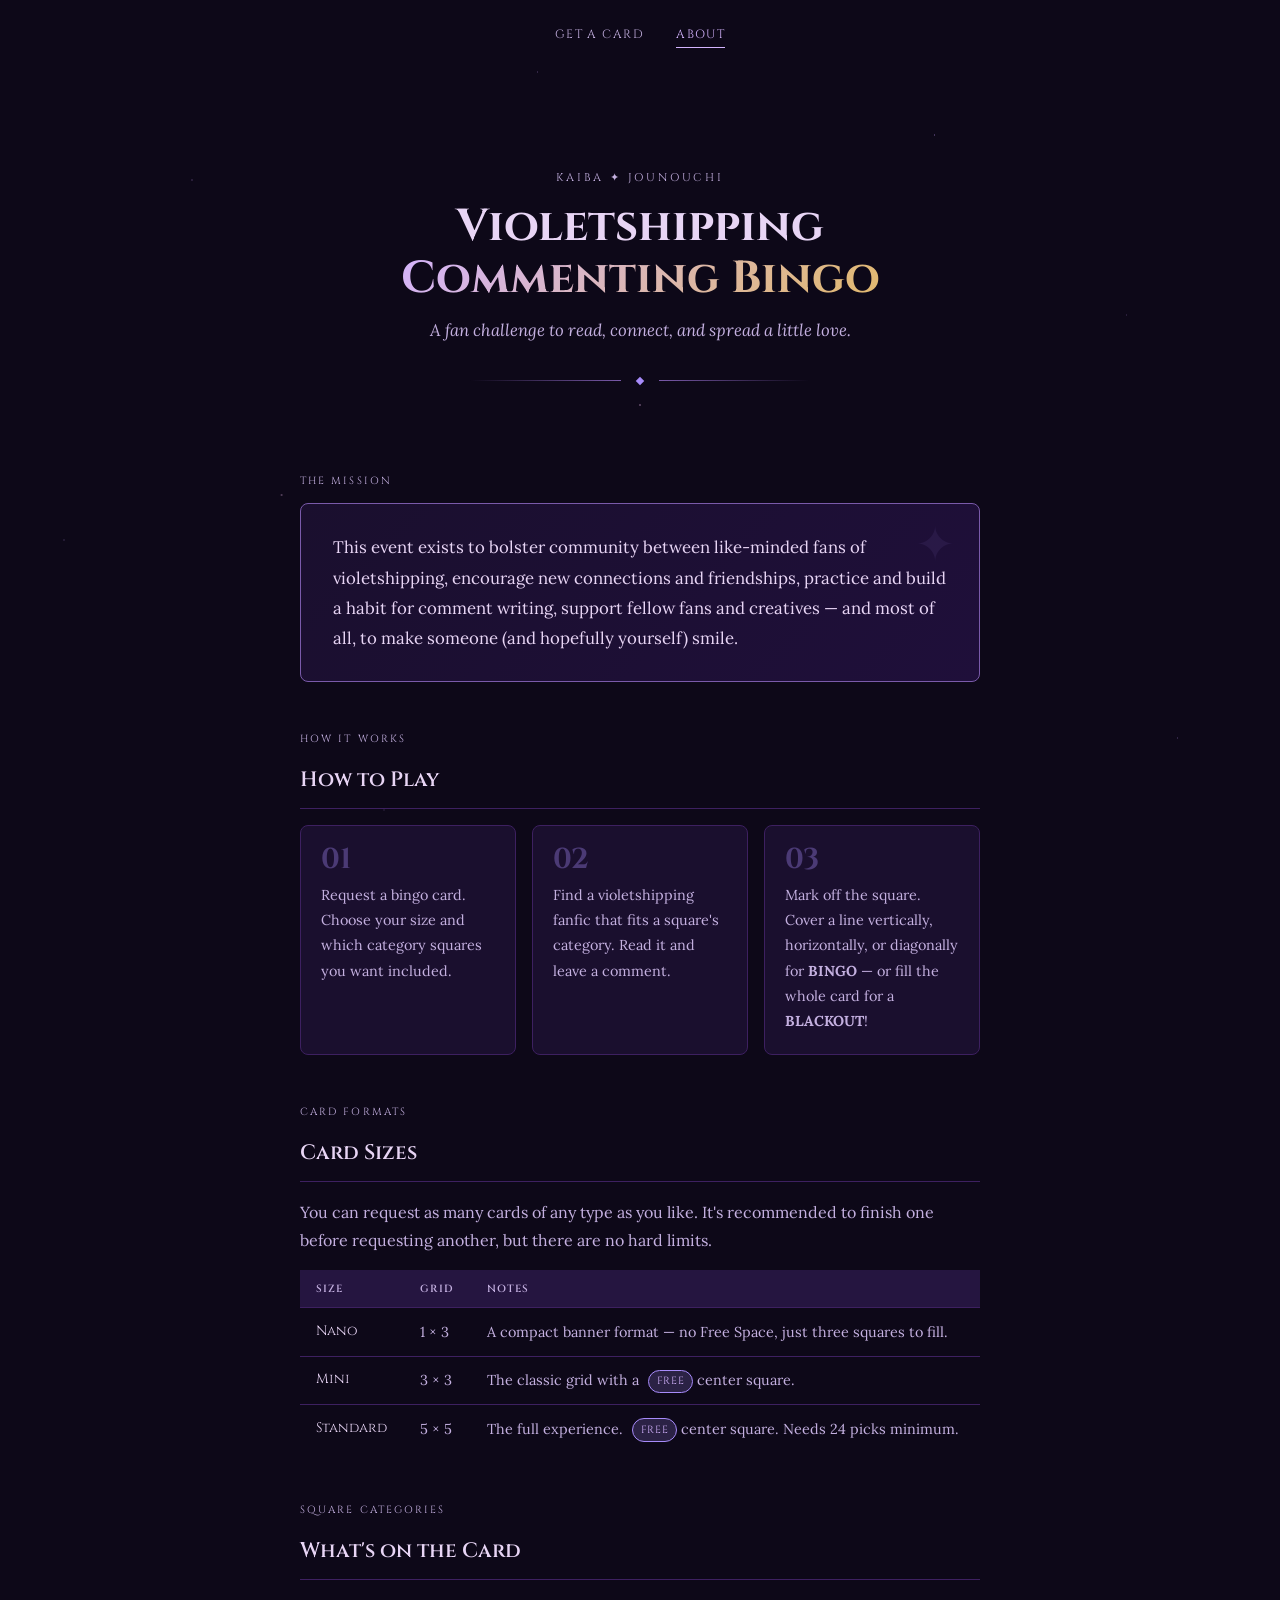
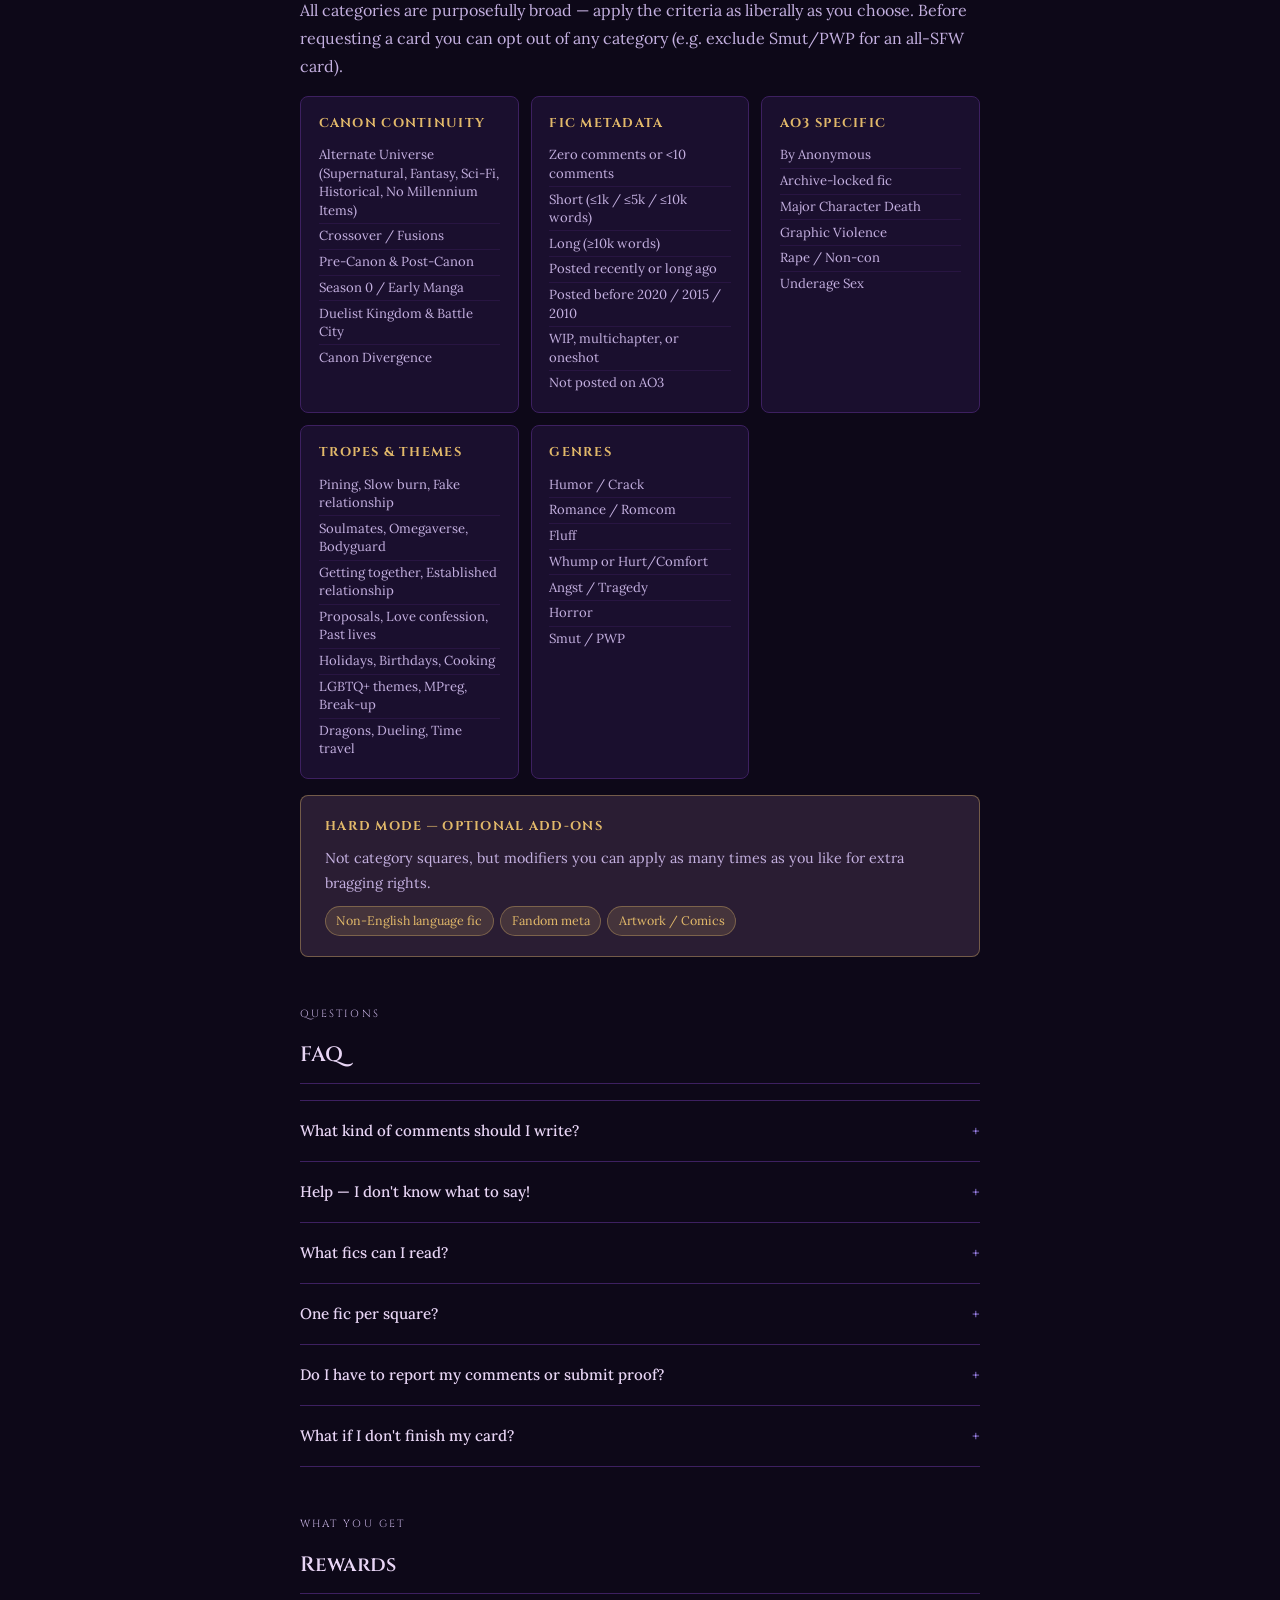
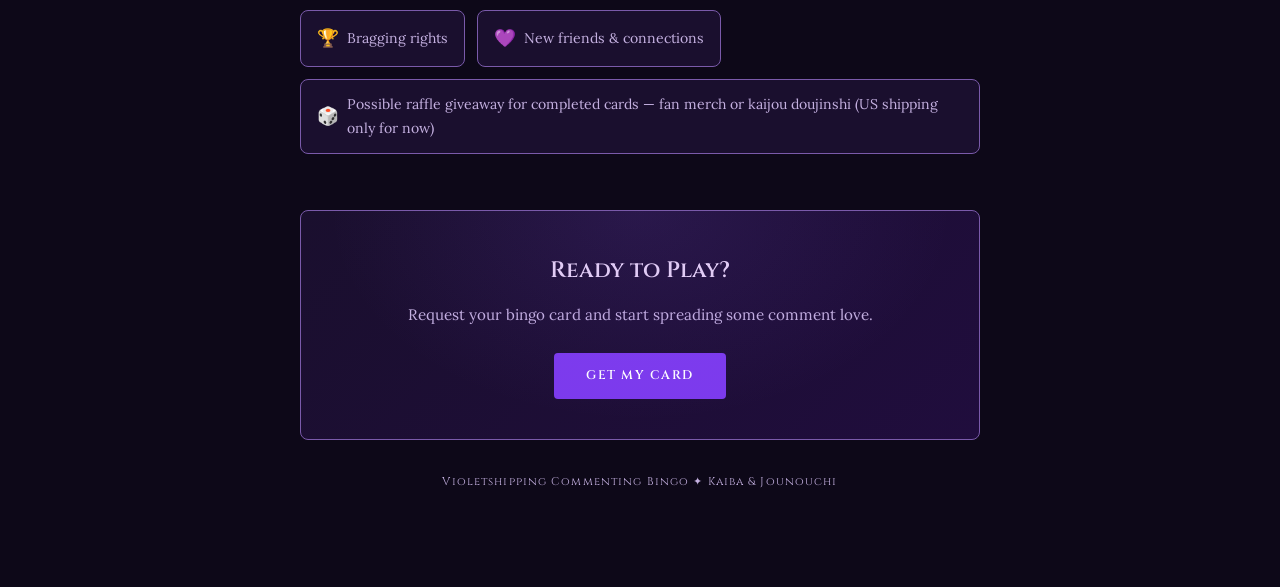
==== src/about.html @ 1bd8a4d7 "style update" ====
<!DOCTYPE html>
<html lang="en">
<head>
  <meta charset="UTF-8">
  <meta name="viewport" content="width=device-width, initial-scale=1.0">
  <meta name="robots" content="noindex,nofollow">
  <title>About — Violetshipping Commenting Bingo</title>
  <link rel="preconnect" href="https://fonts.googleapis.com">
  <link rel="preconnect" href="https://fonts.gstatic.com" crossorigin>
  <link href="https://fonts.googleapis.com/css2?family=Cinzel:wght@400;600;700&family=Lora:ital,wght@0,400;0,500;1,400&display=swap" rel="stylesheet">
  <link rel="stylesheet" href="styles.css">
</head>
<body>
  <div class="page">

    <nav class="site-nav">
      <a href="index.html">Get a Card</a>
      <a href="about.html" class="active">About</a>
    </nav>

    <!-- Hero -->
    <header class="page-header section">
      <p class="hero-eyebrow">Kaiba ✦ Jounouchi</p>
      <h1>Violetshipping<br><span>Commenting Bingo</span></h1>
      <p class="hero-subtitle">A fan challenge to read, connect, and spread a little love.</p>
      <div class="hero-divider"><div class="hero-divider-gem"></div></div>
    </header>

    <!-- Purpose -->
    <section class="section">
      <p class="section-label">The Mission</p>
      <div class="purpose-card">
        <p>This event exists to bolster community between like-minded fans of violetshipping, encourage new connections and friendships, practice and build a habit for comment writing, support fellow fans and creatives — and most of all, to make someone (and hopefully yourself) smile.</p>
      </div>
    </section>

    <!-- How to Play -->
    <section class="section">
      <p class="section-label">How It Works</p>
      <h2>How to Play</h2>
      <div class="step-grid">
        <div class="step-card">
          <div class="step-num">01</div>
          <p>Request a bingo card. Choose your size and which category squares you want included.</p>
        </div>
        <div class="step-card">
          <div class="step-num">02</div>
          <p>Find a violetshipping fanfic that fits a square's category. Read it and leave a comment.</p>
        </div>
        <div class="step-card">
          <div class="step-num">03</div>
          <p>Mark off the square. Cover a line vertically, horizontally, or diagonally for <strong>BINGO</strong> — or fill the whole card for a <strong>BLACKOUT</strong>!</p>
        </div>
      </div>
    </section>

    <!-- Card Sizes -->
    <section class="section">
      <p class="section-label">Card Formats</p>
      <h2>Card Sizes</h2>
      <p>You can request as many cards of any type as you like. It's recommended to finish one before requesting another, but there are no hard limits.</p>
      <table class="size-table">
        <thead>
          <tr>
            <th>Size</th>
            <th>Grid</th>
            <th>Notes</th>
          </tr>
        </thead>
        <tbody>
          <tr>
            <td>Nano</td>
            <td>1 × 3</td>
            <td>A compact banner format — no Free Space, just three squares to fill.</td>
          </tr>
          <tr>
            <td>Mini</td>
            <td>3 × 3</td>
            <td>The classic grid with a <span class="badge-free">Free</span> center square.</td>
          </tr>
          <tr>
            <td>Standard</td>
            <td>5 × 5</td>
            <td>The full experience. <span class="badge-free">Free</span> center square. Needs 24 picks minimum.</td>
          </tr>
        </tbody>
      </table>
    </section>

    <!-- Categories -->
    <section class="section">
      <p class="section-label">Square Categories</p>
      <h2>What's on the Card</h2>
      <p>All categories are purposefully broad — apply the criteria as liberally as you choose. Before requesting a card you can opt out of any category (e.g. exclude Smut/PWP for an all-SFW card).</p>
      <div class="category-grid">
        <div class="category-block">
          <h3>Canon Continuity</h3>
          <ul class="category-list">
            <li>Alternate Universe (Supernatural, Fantasy, Sci-Fi, Historical, No Millennium Items)</li>
            <li>Crossover / Fusions</li>
            <li>Pre-Canon &amp; Post-Canon</li>
            <li>Season 0 / Early Manga</li>
            <li>Duelist Kingdom &amp; Battle City</li>
            <li>Canon Divergence</li>
          </ul>
        </div>
        <div class="category-block">
          <h3>Fic Metadata</h3>
          <ul class="category-list">
            <li>Zero comments or &lt;10 comments</li>
            <li>Short (≤1k / ≤5k / ≤10k words)</li>
            <li>Long (≥10k words)</li>
            <li>Posted recently or long ago</li>
            <li>Posted before 2020 / 2015 / 2010</li>
            <li>WIP, multichapter, or oneshot</li>
            <li>Not posted on AO3</li>
          </ul>
        </div>
        <div class="category-block">
          <h3>AO3 Specific</h3>
          <ul class="category-list">
            <li>By Anonymous</li>
            <li>Archive-locked fic</li>
            <li>Major Character Death</li>
            <li>Graphic Violence</li>
            <li>Rape / Non-con</li>
            <li>Underage Sex</li>
          </ul>
        </div>
        <div class="category-block">
          <h3>Tropes &amp; Themes</h3>
          <ul class="category-list">
            <li>Pining, Slow burn, Fake relationship</li>
            <li>Soulmates, Omegaverse, Bodyguard</li>
            <li>Getting together, Established relationship</li>
            <li>Proposals, Love confession, Past lives</li>
            <li>Holidays, Birthdays, Cooking</li>
            <li>LGBTQ+ themes, MPreg, Break-up</li>
            <li>Dragons, Dueling, Time travel</li>
          </ul>
        </div>
        <div class="category-block">
          <h3>Genres</h3>
          <ul class="category-list">
            <li>Humor / Crack</li>
            <li>Romance / Romcom</li>
            <li>Fluff</li>
            <li>Whump or Hurt/Comfort</li>
            <li>Angst / Tragedy</li>
            <li>Horror</li>
            <li>Smut / PWP</li>
          </ul>
        </div>
      </div>

      <div class="hard-mode-box">
        <h3>Hard Mode — Optional Add-ons</h3>
        <p>Not category squares, but modifiers you can apply as many times as you like for extra bragging rights.</p>
        <div class="hard-mode-tags">
          <span class="hard-mode-tag">Non-English language fic</span>
          <span class="hard-mode-tag">Fandom meta</span>
          <span class="hard-mode-tag">Artwork / Comics</span>
        </div>
      </div>
    </section>

    <!-- FAQ -->
    <section class="section">
      <p class="section-label">Questions</p>
      <h2>FAQ</h2>
      <div class="faq-list">

        <details>
          <summary>What kind of comments should I write?</summary>
          <div class="faq-body">
            <p>Something nice and positive! A few sentences telling the author what you enjoyed is a great start. There's no minimum or maximum length — we're all adults, and no one is checking your work. This is your chance to connect with someone who decided to share their creativity with you.</p>
            <p>If a fic doesn't vibe with you, find something positive you liked — or back out and find another. Constructive criticism is <strong>highly discouraged</strong> unless the author has explicitly invited it.</p>
          </div>
        </details>

        <details>
          <summary>Help — I don't know what to say!</summary>
          <div class="faq-body">
            <p>Commenting is a learned skill and it gets easier with practice. Here are some resources to help:</p>
            <ul>
              <li><a href="https://www.tumblr.com/glitterarygetsit/747186796597739520" target="_blank" rel="noopener">Why comment? Investing in your community</a></li>
              <li><a href="https://www.tumblr.com/mromitosen/794684731526725632" target="_blank" rel="noopener">"Every Comment Counts" infographic</a></li>
              <li><a href="https://dawnfelagund.tumblr.com/post/170618220828/101-comment-starters" target="_blank" rel="noopener">101 Comment Starters</a></li>
              <li><a href="https://derinthescarletpescatarian.tumblr.com/post/681935406081671168" target="_blank" rel="noopener">The trick to leaving amazing comments (for nervous commenters)</a></li>
              <li><a href="https://thebiballerina.tumblr.com/post/671760121756549120" target="_blank" rel="noopener">Fanfiction commenting guide</a></li>
              <li><a href="https://longlivefeedback.tumblr.com/commentbuilder" target="_blank" rel="noopener">@longlivefeedback's comment builder spreadsheet</a></li>
            </ul>
          </div>
        </details>

        <details>
          <summary>What fics can I read?</summary>
          <div class="faq-body">
            <p>Any fic that primarily focuses on Kaiba and Jounouchi's relationship and fits the category of a square you're filling. No restrictions on rating, length, or platform — AO3, FF.net, Tumblr, Twitter/X, and other language archives all count.</p>
            <p>You are responsible for curating your own reading experience. Be aware of your triggers and squicks and avoid fics accordingly. (<a href="https://archiveofourown.org/admin_posts/10851" target="_blank" rel="noopener">How to search AO3 tags →</a>)</p>
          </div>
        </details>

        <details>
          <summary>One fic per square?</summary>
          <div class="faq-body">
            <p>Ideally yes — one fic and one comment per square, to spread the love to as many writers as possible. You can re-read and re-comment on a fic you've already commented on, though seeking out new fics is encouraged.</p>
          </div>
        </details>

        <details>
          <summary>Do I have to report my comments or submit proof?</summary>
          <div class="faq-body">
            <p>No. This challenge runs entirely on the honor system. If you say you've filled a square, it's filled. You're encouraged (but not required) to rec any fics you enjoyed — sharing the love benefits everyone.</p>
          </div>
        </details>

        <details>
          <summary>What if I don't finish my card?</summary>
          <div class="faq-body">
            <p>No problem at all! Life happens. This is meant to be a fun challenge, not another source of stress. You don't need to report in if you choose not to finish.</p>
          </div>
        </details>

      </div>
    </section>

    <!-- Rewards -->
    <section class="section">
      <p class="section-label">What You Get</p>
      <h2>Rewards</h2>
      <div class="rewards-row">
        <div class="reward-chip"><span class="reward-icon">🏆</span> Bragging rights</div>
        <div class="reward-chip"><span class="reward-icon">💜</span> New friends &amp; connections</div>
        <div class="reward-chip"><span class="reward-icon">🎲</span> Possible raffle giveaway for completed cards — fan merch or kaijou doujinshi (US shipping only for now)</div>
      </div>
    </section>

    <!-- CTA -->
    <div class="cta-section section">
      <h2>Ready to Play?</h2>
      <p>Request your bingo card and start spreading some comment love.</p>
      <a href="index.html" class="btn">Get My Card</a>
    </div>

    <footer class="site-footer">
      Violetshipping Commenting Bingo ✦ Kaiba &amp; Jounouchi
    </footer>

  </div>
</body>
</html>
---- src/styles.css ----
/* ── Custom properties ─────────────────────────────────────────────────────── */
:root {
  --bg:              #0d0818;
  --surface:         #1a0f2e;
  --surface-2:       #251540;
  --text:            #e8d5f5;
  --text-muted:      #c4b0e0;  /* was #9d88c0 — lifted for AA contrast */
  --accent:          #a78bfa;  /* was #8b5cf6 — lighter for text use */
  --accent-hover:    #8b5cf6;
  --accent-2:        #d4b4fe;  /* was #c084fc — lifted for AA contrast */
  --accent-gold:     #e2b96a;  /* was #d4a853 — lifted for AA contrast */
  --accent-contrast: #ffffff;
  --border:          #3d2060;
  --border-light:    #7a5aaa;  /* was #5a3a8a — lifted for legibility */
  --error:           #fca5a5;  /* was #f87171 — lifted for AA contrast */
  --success:         #6ee7b7;
  --warning:         #fcd34d;
  --info:            #93c5fd;

  /* Button purple stays darker so white text passes contrast */
  --accent-btn:      #7c3aed;

  --radius:    8px;
  --radius-sm: 4px;
  --gap:       1rem;

  --font-display: 'Cinzel', Georgia, serif;
  --font-body:    'Lora', Georgia, serif;
}

/* ── Reset ─────────────────────────────────────────────────────────────────── */
*, *::before, *::after { box-sizing: border-box; margin: 0; padding: 0; }

html { font-size: 16px; scroll-behavior: smooth; }

body {
  background: var(--bg);
  color: var(--text);
  font-family: var(--font-body);
  line-height: 1.75;
  min-height: 100vh;
  overflow-x: hidden;
}

/* ── Starfield ─────────────────────────────────────────────────────────────── */
body::before {
  content: '';
  position: fixed;
  inset: 0;
  background-image:
    radial-gradient(1px 1px at 15% 20%, rgba(200,160,255,0.5) 0%, transparent 100%),
    radial-gradient(1px 1px at 42% 8%,  rgba(200,160,255,0.4) 0%, transparent 100%),
    radial-gradient(1px 1px at 73% 15%, rgba(200,160,255,0.6) 0%, transparent 100%),
    radial-gradient(1px 1px at 88% 35%, rgba(200,160,255,0.3) 0%, transparent 100%),
    radial-gradient(1px 1px at 5%  60%, rgba(200,160,255,0.4) 0%, transparent 100%),
    radial-gradient(1px 1px at 60% 75%, rgba(200,160,255,0.5) 0%, transparent 100%),
    radial-gradient(1px 1px at 30% 90%, rgba(200,160,255,0.3) 0%, transparent 100%),
    radial-gradient(1px 1px at 92% 82%, rgba(200,160,255,0.4) 0%, transparent 100%),
    radial-gradient(1.5px 1.5px at 50% 45%, rgba(255,200,255,0.5) 0%, transparent 100%),
    radial-gradient(1.5px 1.5px at 22% 55%, rgba(255,200,255,0.4) 0%, transparent 100%);
  pointer-events: none;
  z-index: 0;
}

a { color: var(--accent-2); }
a:hover { color: var(--text); }

/* ── Noscript banner ───────────────────────────────────────────────────────── */
.noscript-banner {
  background: var(--error);
  color: #1a0f2e;
  font-weight: 600;
  padding: 1rem 1.5rem;
  text-align: center;
  width: 100%;
  position: relative;
  z-index: 10;
}

/* ── Page layout ───────────────────────────────────────────────────────────── */
.page-wrapper,
.page {
  max-width: 720px;
  margin: 0 auto;
  padding: 0 1.25rem 5rem;
  position: relative;
  z-index: 1;
}

/* ── Nav ───────────────────────────────────────────────────────────────────── */
.site-nav {
  display: flex;
  justify-content: center;
  gap: 2rem;
  padding: 1.5rem 0;
  font-family: var(--font-display);
  font-size: 0.75rem;
  letter-spacing: 0.12em;
  text-transform: uppercase;
}

.site-nav a {
  color: var(--text-muted);
  text-decoration: none;
  transition: color 0.2s;
}

.site-nav a:hover { color: var(--accent-2); }

.site-nav a.active {
  color: var(--accent-2);
  border-bottom: 1px solid var(--accent-2);
  padding-bottom: 2px;
}

/* ── Page header / hero ────────────────────────────────────────────────────── */
.page-header {
  text-align: center;
  padding: 3rem 0 2.5rem;
}

.hero-eyebrow {
  font-family: var(--font-display);
  font-size: 0.7rem;
  letter-spacing: 0.25em;
  text-transform: uppercase;
  color: var(--accent-gold);
  margin-bottom: 1.25rem;
  display: block;
}

h1 {
  font-family: var(--font-display);
  font-size: clamp(1.75rem, 5vw, 2.8rem);
  font-weight: 700;
  line-height: 1.15;
  color: var(--text);
  margin-bottom: 0.5rem;
}

.hero-gradient,
h1 span {
  background: linear-gradient(135deg, var(--accent-2), var(--accent-gold));
  -webkit-background-clip: text;
  -webkit-text-fill-color: transparent;
  background-clip: text;
}

.hero-subtitle {
  font-style: italic;
  color: var(--text-muted);
  font-size: 1.05rem;
  margin-top: 0.75rem;
}

.hero-divider {
  display: flex;
  align-items: center;
  gap: 1rem;
  margin: 2rem auto 0;
  max-width: 340px;
}

.hero-divider::before,
.hero-divider::after {
  content: '';
  flex: 1;
  height: 1px;
  background: linear-gradient(to right, transparent, var(--border-light));
}

.hero-divider::after {
  background: linear-gradient(to left, transparent, var(--border-light));
}

.hero-divider-gem {
  width: 6px;
  height: 6px;
  background: var(--accent);
  transform: rotate(45deg);
  flex-shrink: 0;
}

.logo-slot {
  display: flex;
  justify-content: center;
  margin-bottom: 1rem;
}

.logo-slot:empty { display: none; }
.logo-slot img, .logo-slot svg { max-height: 120px; width: auto; }

@media (max-width: 480px) {
  .logo-slot img, .logo-slot svg { max-height: 60px; }
}

h2 {
  font-family: var(--font-display);
  font-size: 1.1rem;
  font-weight: 600;
  color: var(--text);
  margin-bottom: 0.75rem;
}

h3 {
  font-family: var(--font-display);
  font-size: 0.8rem;
  letter-spacing: 0.1em;
  text-transform: uppercase;
  color: var(--accent-gold);
  margin-bottom: 0.5rem;
}

/* ── Loading ───────────────────────────────────────────────────────────────── */
.loading { color: var(--text-muted); font-style: italic; padding: 1rem 0; }

/* ── Card / surface ────────────────────────────────────────────────────────── */
.card {
  background: linear-gradient(135deg, var(--surface) 0%, #1f0f3a 100%);
  border: 1px solid var(--border-light);
  border-radius: var(--radius);
  padding: 1.75rem 2rem;
  margin-bottom: 1.5rem;
  margin-top: 2rem;
  position: relative;
  overflow: hidden;
}

.card::before {
  content: '';
  position: absolute;
  inset: 0;
  background: radial-gradient(ellipse at 50% 0%, rgba(139,92,246,0.08) 0%, transparent 65%);
  pointer-events: none;
}

/* ── Form elements ─────────────────────────────────────────────────────────── */
label {
  display: block;
  font-family: var(--font-display);
  font-size: 0.72rem;
  letter-spacing: 0.1em;
  text-transform: uppercase;
  color: var(--text-muted);
  margin-bottom: 0.4rem;
}

input[type="text"],
input[type="email"],
input[type="password"] {
  width: 100%;
  background: var(--surface-2);
  border: 1px solid var(--border);
  border-radius: var(--radius-sm);
  color: var(--text);
  font-family: var(--font-body);
  font-size: 0.95rem;
  padding: 0.65rem 0.85rem;
  outline: none;
  transition: border-color 0.2s, box-shadow 0.2s;
}

input[type="text"]:focus,
input[type="email"]:focus,
input[type="password"]:focus {
  border-color: var(--accent);
  box-shadow: 0 0 0 3px rgba(167, 139, 250, 0.2);
}

input[type="text"]::placeholder,
input[type="email"]::placeholder,
input[type="password"]::placeholder {
  color: var(--border-light);
  font-style: italic;
}

fieldset {
  border: 1px solid var(--border);
  border-radius: var(--radius-sm);
  padding: 0.85rem 1rem;
}

legend {
  font-family: var(--font-display);
  font-size: 0.7rem;
  letter-spacing: 0.1em;
  text-transform: uppercase;
  color: var(--text-muted);
  padding: 0 0.35rem;
}

.radio-group,
.checkbox-group {
  display: flex;
  flex-direction: column;
  gap: 0.5rem;
  margin-top: 0.6rem;
}

.radio-group label,
.checkbox-group label {
  display: flex;
  align-items: center;
  gap: 0.6rem;
  color: var(--text);
  font-family: var(--font-body);
  font-size: 0.92rem;
  font-weight: normal;
  letter-spacing: normal;
  text-transform: none;
  cursor: pointer;
  margin-bottom: 0;
}

input[type="radio"],
input[type="checkbox"] {
  accent-color: var(--accent);
  width: 1rem;
  height: 1rem;
  flex-shrink: 0;
  cursor: pointer;
}

/* ── Input prefix group ────────────────────────────────────────────────────── */
.input-prefix-group { display: flex; align-items: stretch; }

.input-prefix {
  background: var(--surface-2);
  border: 1px solid var(--border);
  border-right: none;
  border-radius: var(--radius-sm) 0 0 var(--radius-sm);
  color: var(--text-muted);
  font-family: var(--font-body);
  font-size: 0.95rem;
  padding: 0.65rem 0.6rem 0.65rem 0.85rem;
  user-select: none;
  white-space: nowrap;
}

.input-prefix-group input { border-radius: 0 var(--radius-sm) var(--radius-sm) 0; flex: 1; min-width: 0; }
.input-prefix-group input:focus { border-color: var(--accent); }
.input-prefix-group:focus-within .input-prefix { border-color: var(--accent); }

/* ── Honeypot ──────────────────────────────────────────────────────────────── */
.honeypot { position: absolute; left: -9999px; width: 1px; height: 1px; opacity: 0; pointer-events: none; }

/* ── Form sections ─────────────────────────────────────────────────────────── */
.form-section { margin-bottom: 1.5rem; position: relative; }

.form-section + .form-section { padding-top: 1.5rem; border-top: 1px solid var(--border); }

/* ── Section label (eyebrow) ───────────────────────────────────────────────── */
.section-label {
  font-family: var(--font-display);
  font-size: 0.65rem;
  letter-spacing: 0.2em;
  text-transform: uppercase;
  color: var(--accent);
  margin-bottom: 0.5rem;
  display: block;
}

/* ── Picks counter ─────────────────────────────────────────────────────────── */
.picks-counter { font-size: 0.88rem; color: var(--text-muted); margin-top: 0.75rem; }
.picks-counter .count { color: var(--accent-2); font-weight: 600; }

/* ── Collapsible options ───────────────────────────────────────────────────── */
.show-more-btn {
  background: none;
  border: 1px solid var(--border);
  border-radius: var(--radius-sm);
  color: var(--text-muted);
  cursor: pointer;
  font-family: var(--font-display);
  font-size: 0.7rem;
  letter-spacing: 0.08em;
  text-transform: uppercase;
  margin-top: 0.65rem;
  padding: 0.35rem 0.85rem;
  transition: border-color 0.15s, color 0.15s;
}

.show-more-btn:hover { border-color: var(--accent); color: var(--accent-2); }
.hidden-options { display: none; }
.hidden-options.expanded { display: contents; }

/* ── Inline errors ─────────────────────────────────────────────────────────── */
.field-error { color: var(--error); font-size: 0.82rem; margin-top: 0.35rem; font-style: italic; }

.form-error {
  background: color-mix(in srgb, var(--error) 12%, transparent);
  border: 1px solid var(--error);
  border-radius: var(--radius-sm);
  color: var(--error);
  font-size: 0.88rem;
  padding: 0.65rem 1rem;
  margin-bottom: 1rem;
}

/* ── Buttons ───────────────────────────────────────────────────────────────── */
.btn {
  background: var(--accent-btn);
  border: none;
  border-radius: var(--radius-sm);
  color: var(--accent-contrast);
  cursor: pointer;
  font-family: var(--font-display);
  font-size: 0.78rem;
  font-weight: 600;
  letter-spacing: 0.12em;
  padding: 0.75rem 2rem;
  text-transform: uppercase;
  text-decoration: none;
  display: inline-block;
  transition: background 0.15s, transform 0.15s, opacity 0.15s;
  white-space: nowrap;
}

.btn:hover:not(:disabled) { background: #6d28d9; transform: translateY(-1px); color: var(--accent-contrast); }
.btn:disabled { opacity: 0.55; cursor: not-allowed; transform: none; }
.btn-sm { font-size: 0.68rem; padding: 0.3rem 0.75rem; }

.btn-ghost {
  background: transparent;
  border: 1px solid var(--border);
  color: var(--text-muted);
}

.btn-ghost:hover:not(:disabled) { background: var(--surface-2); border-color: var(--accent); color: var(--text); transform: none; }

.btn-danger {
  background: color-mix(in srgb, var(--error) 18%, transparent);
  border: 1px solid var(--error);
  color: var(--error);
}

.btn-danger:hover:not(:disabled) { background: color-mix(in srgb, var(--error) 30%, transparent); transform: none; }

/* ── Thank-you view ────────────────────────────────────────────────────────── */
#thank-you { display: none; }
#thank-you.visible { display: block; }

.thankyou-heading { font-family: var(--font-display); font-size: 1.1rem; font-weight: 600; line-height: 1.4; margin-bottom: 0.5rem; color: var(--text); }

.picks-summary { margin-top: 1rem; }

.picks-summary .question-label {
  font-family: var(--font-display);
  color: var(--text-muted);
  font-size: 0.7rem;
  text-transform: uppercase;
  letter-spacing: 0.1em;
  margin-top: 1rem;
  margin-bottom: 0.3rem;
}

.picks-summary ul { list-style: none; padding-left: 0.5rem; }

.picks-summary li { font-size: 0.88rem; color: var(--text-muted); padding: 0.2rem 0 0.2rem 1rem; position: relative; }

.picks-summary li::before { content: '✦'; position: absolute; left: 0; color: var(--accent); font-size: 0.5rem; top: 0.45rem; }

/* ── Footer ────────────────────────────────────────────────────────────────── */
.site-footer {
  text-align: center;
  padding: 2rem 0 1rem;
  font-family: var(--font-display);
  font-size: 0.7rem;
  letter-spacing: 0.1em;
  color: var(--text-muted);
}

/* ═══════════════════════════════════════════════════════════════════════════
   ABOUT PAGE COMPONENTS
   ═══════════════════════════════════════════════════════════════════════════ */

.section {
  margin-top: 3rem;
  opacity: 0;
  transform: translateY(18px);
  animation: fadeUp 0.55s ease forwards;
}

.section:nth-child(2) { animation-delay: 0.1s; }
.section:nth-child(3) { animation-delay: 0.2s; }
.section:nth-child(4) { animation-delay: 0.3s; }
.section:nth-child(5) { animation-delay: 0.4s; }
.section:nth-child(6) { animation-delay: 0.5s; }
.section:nth-child(7) { animation-delay: 0.6s; }

@keyframes fadeUp { to { opacity: 1; transform: translateY(0); } }

.section h2 { font-size: 1.3rem; margin-bottom: 1rem; padding-bottom: 0.6rem; border-bottom: 1px solid var(--border); }

.section > p { color: var(--text-muted); margin-bottom: 0.85rem; }
.section > p:last-child { margin-bottom: 0; }

/* ── Purpose card ──────────────────────────────────────────────────────────── */
.purpose-card {
  background: linear-gradient(135deg, var(--surface) 0%, #1f0f3a 100%);
  border: 1px solid var(--border-light);
  border-radius: var(--radius);
  padding: 1.75rem 2rem;
  position: relative;
  overflow: hidden;
}

.purpose-card::before {
  content: '✦';
  position: absolute;
  right: 1.5rem;
  top: 1rem;
  font-size: 3rem;
  color: var(--accent);
  opacity: 0.08;
  line-height: 1;
  pointer-events: none;
}

.purpose-card p { font-size: 1.05rem; line-height: 1.8; color: var(--text); margin: 0; }

/* ── Step grid ─────────────────────────────────────────────────────────────── */
.step-grid { display: grid; grid-template-columns: repeat(auto-fit, minmax(180px, 1fr)); gap: 1rem; margin-top: 1rem; }

.step-card { background: var(--surface); border: 1px solid var(--border); border-radius: var(--radius); padding: 1.25rem; }

.step-num { font-family: var(--font-display); font-size: 1.8rem; font-weight: 700; color: var(--accent); opacity: 0.35; line-height: 1; margin-bottom: 0.5rem; }

.step-card p { font-size: 0.9rem; color: var(--text-muted); margin: 0; }

/* ── Size table ────────────────────────────────────────────────────────────── */
.size-table { width: 100%; border-collapse: collapse; margin-top: 1rem; font-size: 0.9rem; }

.size-table th {
  background: var(--surface-2);
  color: var(--text-muted);
  font-family: var(--font-display);
  font-size: 0.65rem;
  letter-spacing: 0.1em;
  text-transform: uppercase;
  padding: 0.6rem 1rem;
  text-align: left;
  font-weight: 600;
}

.size-table td { border-top: 1px solid var(--border); padding: 0.7rem 1rem; color: var(--text-muted); vertical-align: top; }

.size-table td:first-child { color: var(--text); font-family: var(--font-display); font-size: 0.85rem; white-space: nowrap; }

.badge-free {
  display: inline-block;
  background: color-mix(in srgb, var(--accent) 20%, transparent);
  border: 1px solid var(--accent);
  border-radius: 99px;
  color: var(--accent-2);
  font-size: 0.65rem;
  font-family: var(--font-display);
  letter-spacing: 0.08em;
  padding: 0.1rem 0.45rem;
  text-transform: uppercase;
  vertical-align: middle;
  margin-left: 0.35rem;
}

/* ── Category grid ─────────────────────────────────────────────────────────── */
.category-grid { display: grid; grid-template-columns: repeat(auto-fill, minmax(210px, 1fr)); gap: 0.75rem; margin-top: 1rem; }

.category-block { background: var(--surface); border: 1px solid var(--border); border-radius: var(--radius); padding: 1rem 1.1rem; }

.category-list { list-style: none; padding: 0; }

.category-list li { font-size: 0.82rem; color: var(--text-muted); padding: 0.2rem 0; border-bottom: 1px solid rgba(61, 32, 96, 0.4); line-height: 1.4; }

.category-list li:last-child { border-bottom: none; }

/* ── Hard mode box ─────────────────────────────────────────────────────────── */
.hard-mode-box {
  background: color-mix(in srgb, var(--accent-gold) 8%, var(--surface));
  border: 1px solid color-mix(in srgb, var(--accent-gold) 40%, transparent);
  border-radius: var(--radius);
  padding: 1.25rem 1.5rem;
  margin-top: 1rem;
}

.hard-mode-box p { font-size: 0.9rem; color: var(--text-muted); margin-bottom: 0.5rem; }

.hard-mode-tags { display: flex; flex-wrap: wrap; gap: 0.4rem; margin-top: 0.6rem; }

.hard-mode-tag {
  background: color-mix(in srgb, var(--accent-gold) 15%, transparent);
  border: 1px solid color-mix(in srgb, var(--accent-gold) 35%, transparent);
  border-radius: 99px;
  color: var(--accent-gold);
  font-size: 0.78rem;
  padding: 0.2rem 0.65rem;
}

/* ── FAQ accordions ────────────────────────────────────────────────────────── */
.faq-list { margin-top: 1rem; }

details { border-bottom: 1px solid var(--border); }
details:first-child { border-top: 1px solid var(--border); }

summary {
  cursor: pointer;
  font-family: var(--font-body);
  font-size: 0.95rem;
  font-weight: 500;
  color: var(--text);
  padding: 1rem 0;
  list-style: none;
  display: flex;
  justify-content: space-between;
  align-items: center;
  gap: 1rem;
  user-select: none;
}

summary::-webkit-details-marker { display: none; }
summary::after { content: '+'; font-family: var(--font-display); font-size: 1rem; color: var(--accent); flex-shrink: 0; }
details[open] summary::after { content: '−'; }

.faq-body { padding-bottom: 1.1rem; }
.faq-body p { font-size: 0.9rem; color: var(--text-muted); margin-bottom: 0.6rem; }
.faq-body p:last-child { margin-bottom: 0; }

.faq-body a {
  color: var(--accent-2);
  text-decoration: none;
  border-bottom: 1px solid color-mix(in srgb, var(--accent-2) 40%, transparent);
  transition: border-color 0.15s, color 0.15s;
}

.faq-body a:hover { color: var(--text); border-color: var(--text); }

.faq-body ul { list-style: none; padding: 0; margin: 0.5rem 0; }

.faq-body ul li { font-size: 0.875rem; color: var(--text-muted); padding: 0.25rem 0 0.25rem 1rem; position: relative; }

.faq-body ul li::before { content: '✦'; position: absolute; left: 0; color: var(--accent); font-size: 0.5rem; top: 0.45rem; }

/* ── Rewards ───────────────────────────────────────────────────────────────── */
.rewards-row { display: flex; flex-wrap: wrap; gap: 0.75rem; margin-top: 1rem; }

.reward-chip { background: var(--surface); border: 1px solid var(--border-light); border-radius: var(--radius); padding: 0.75rem 1rem; font-size: 0.88rem; color: var(--text-muted); display: flex; align-items: center; gap: 0.5rem; }

.reward-icon { font-size: 1.1rem; }

/* ── CTA section ───────────────────────────────────────────────────────────── */
.cta-section {
  text-align: center;
  margin-top: 3.5rem;
  padding: 2.5rem 1.5rem;
  background: linear-gradient(135deg, var(--surface) 0%, #200d3d 100%);
  border: 1px solid var(--border-light);
  border-radius: var(--radius);
  position: relative;
  overflow: hidden;
}

.cta-section::before {
  content: '';
  position: absolute;
  inset: 0;
  background: radial-gradient(ellipse at 50% 0%, rgba(139,92,246,0.12) 0%, transparent 65%);
  pointer-events: none;
}

.cta-section h2 { font-size: 1.4rem; border: none; padding: 0; margin-bottom: 0.75rem; }
.cta-section p { color: var(--text-muted); font-size: 0.95rem; margin-bottom: 1.5rem; }

/* ═══════════════════════════════════════════════════════════════════════════
   ADMIN PAGE COMPONENTS
   ═══════════════════════════════════════════════════════════════════════════ */

.admin-wrapper { max-width: 1100px; margin: 0 auto; padding: 0 1.25rem 5rem; position: relative; z-index: 1; }

#login-section { max-width: 420px; margin: 0 auto; }
#dashboard-section { display: none; }
#dashboard-section.visible { display: block; }

.admin-toolbar { display: flex; align-items: center; justify-content: space-between; flex-wrap: wrap; gap: 0.75rem; margin-bottom: 1.5rem; }

.admin-toolbar-left,
.admin-toolbar-right { display: flex; align-items: center; gap: 0.75rem; flex-wrap: wrap; }

#tumblr-connect-btn.connected { background: color-mix(in srgb, var(--success) 20%, transparent); border-color: var(--success); color: var(--success); }

.tumblr-warning { font-size: 0.78rem; color: var(--warning); margin-top: 0.25rem; }

.reconnect-banner { background: color-mix(in srgb, var(--warning) 12%, transparent); border: 1px solid var(--warning); border-radius: var(--radius-sm); color: var(--warning); font-size: 0.88rem; padding: 0.65rem 1rem; margin-bottom: 1rem; cursor: pointer; }

.reconnect-banner:hover { text-decoration: underline; }

.table-wrapper { overflow-x: auto; }

table { width: 100%; border-collapse: collapse; font-size: 0.88rem; }

th { background: var(--surface-2); color: var(--text-muted); font-family: var(--font-display); font-size: 0.65rem; font-weight: 600; letter-spacing: 0.1em; padding: 0.65rem 0.85rem; text-align: left; text-transform: uppercase; white-space: nowrap; }

td { border-top: 1px solid var(--border); padding: 0.7rem 0.85rem; vertical-align: top; color: var(--text-muted); }

tr:hover > td { background: color-mix(in srgb, var(--accent) 5%, transparent); }
.picks-row td { background: var(--surface-2); }
.picks-row:hover > td { background: var(--surface-2); }

.badge { border-radius: 99px; display: inline-block; font-family: var(--font-display); font-size: 0.62rem; font-weight: 600; letter-spacing: 0.08em; padding: 0.15rem 0.55rem; text-transform: uppercase; }

.badge-pending    { background: color-mix(in srgb, #888 20%, transparent); color: #ccc; }
.badge-generating { background: color-mix(in srgb, var(--warning) 20%, transparent); color: var(--warning); }
.badge-ready      { background: color-mix(in srgb, var(--success) 20%, transparent); color: var(--success); }
.badge-sent       { background: color-mix(in srgb, var(--info) 20%, transparent);    color: var(--info); }
.badge-error      { background: color-mix(in srgb, var(--error) 20%, transparent);   color: var(--error); }
.badge-duplicate  { background: color-mix(in srgb, var(--warning) 20%, transparent); color: var(--warning); font-size: 0.6rem; margin-left: 0.4rem; }

.error-msg { color: var(--error); font-size: 0.78rem; margin-top: 0.25rem; font-style: italic; }

.action-group { display: flex; flex-wrap: wrap; gap: 0.35rem; }

.inline-error { color: var(--error); font-size: 0.78rem; margin-top: 0.3rem; font-style: italic; }

.picks-panel { padding: 0.75rem 0; }

.picks-panel .question-label { font-family: var(--font-display); color: var(--text-muted); font-size: 0.65rem; text-transform: uppercase; letter-spacing: 0.1em; margin-top: 0.75rem; margin-bottom: 0.2rem; }

.picks-panel ul { list-style: none; padding-left: 0.5rem; }

.picks-panel li { font-size: 0.85rem; color: var(--text-muted); padding: 0.2rem 0 0.2rem 1rem; position: relative; }

.picks-panel li::before { content: '✦'; position: absolute; left: 0; color: var(--accent); font-size: 0.5rem; top: 0.42rem; }

.empty-state { color: var(--text-muted); font-style: italic; font-size: 0.95rem; padding: 2rem 0; text-align: center; }

.login-form .form-section { margin-bottom: 1rem; }

/* ── Responsive ────────────────────────────────────────────────────────────── */
@media (max-width: 640px) {
  h1 { font-size: 1.6rem; }
  .page-wrapper, .page, .admin-wrapper { padding: 0 0.85rem 3rem; }
  .card { padding: 1.25rem; }
  th, td { padding: 0.5rem 0.6rem; }
  .step-grid { grid-template-columns: 1fr; }
  .category-grid { grid-template-columns: 1fr; }
}
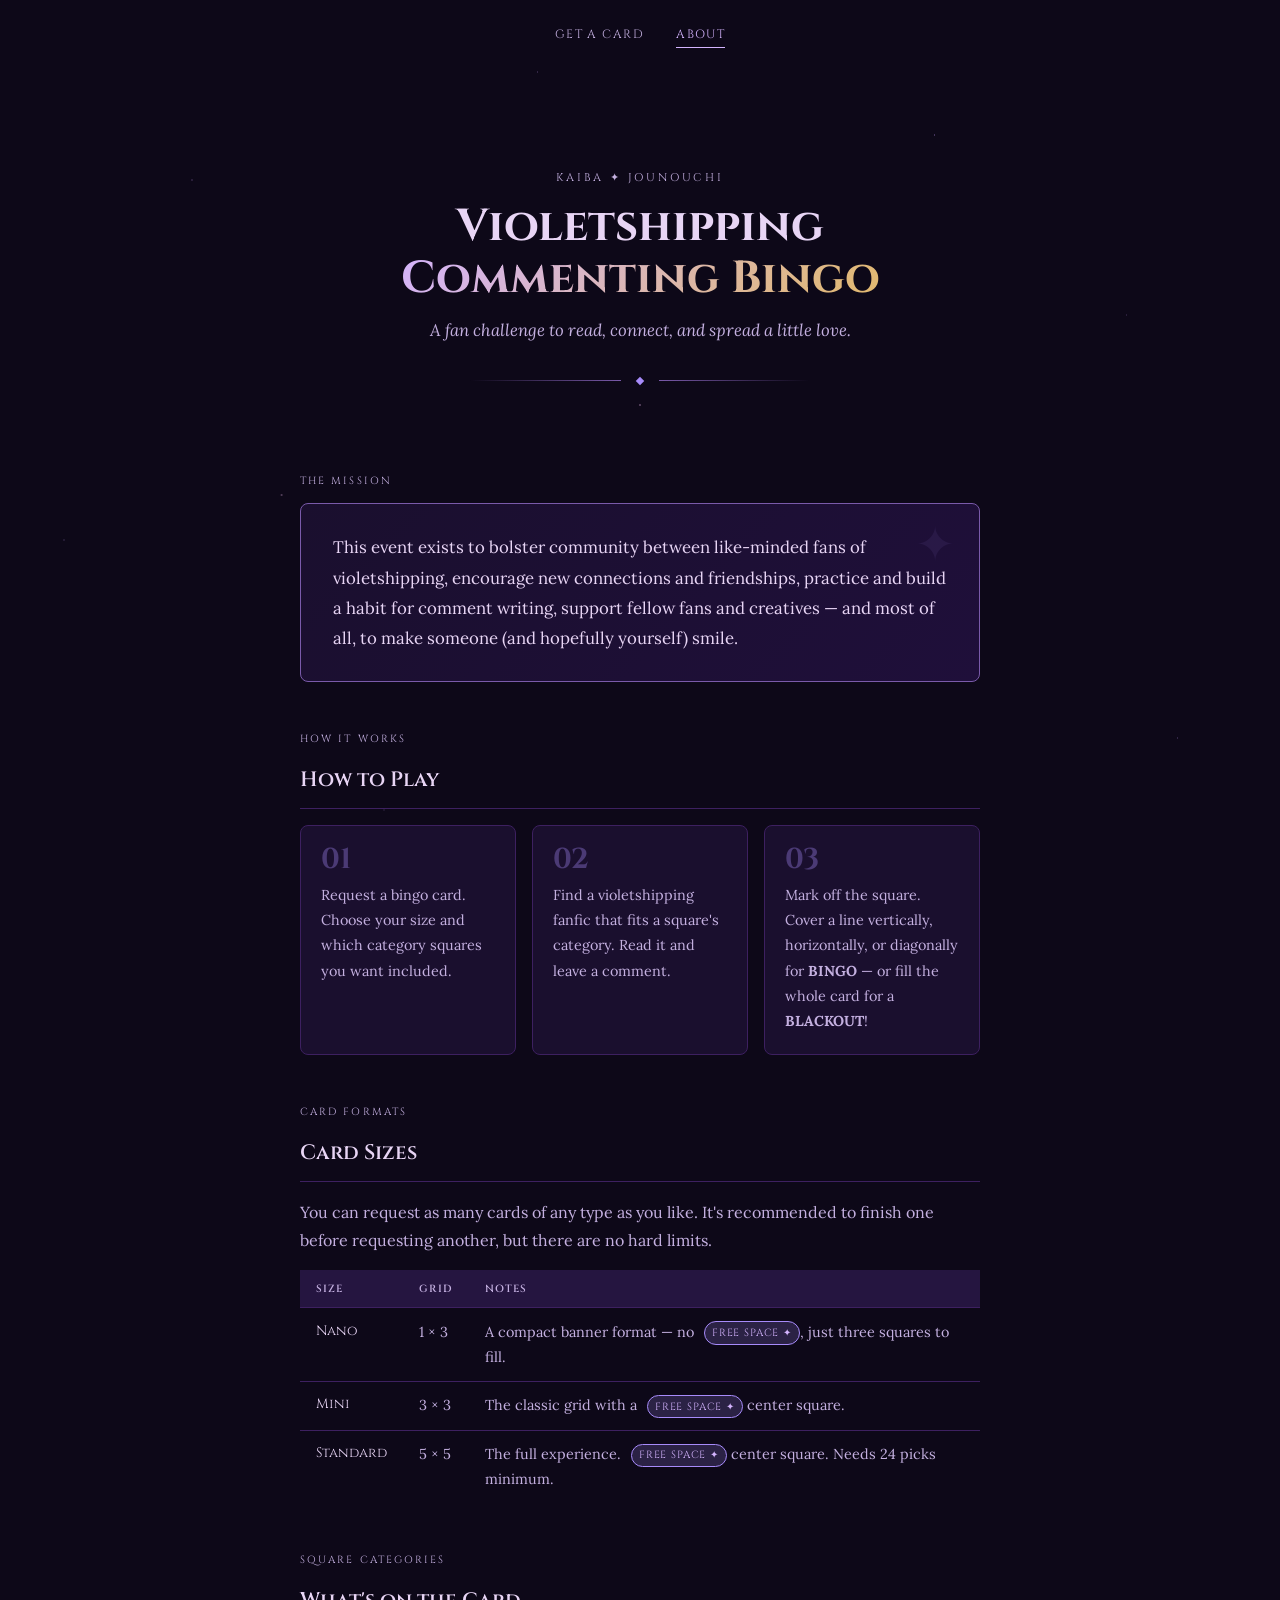
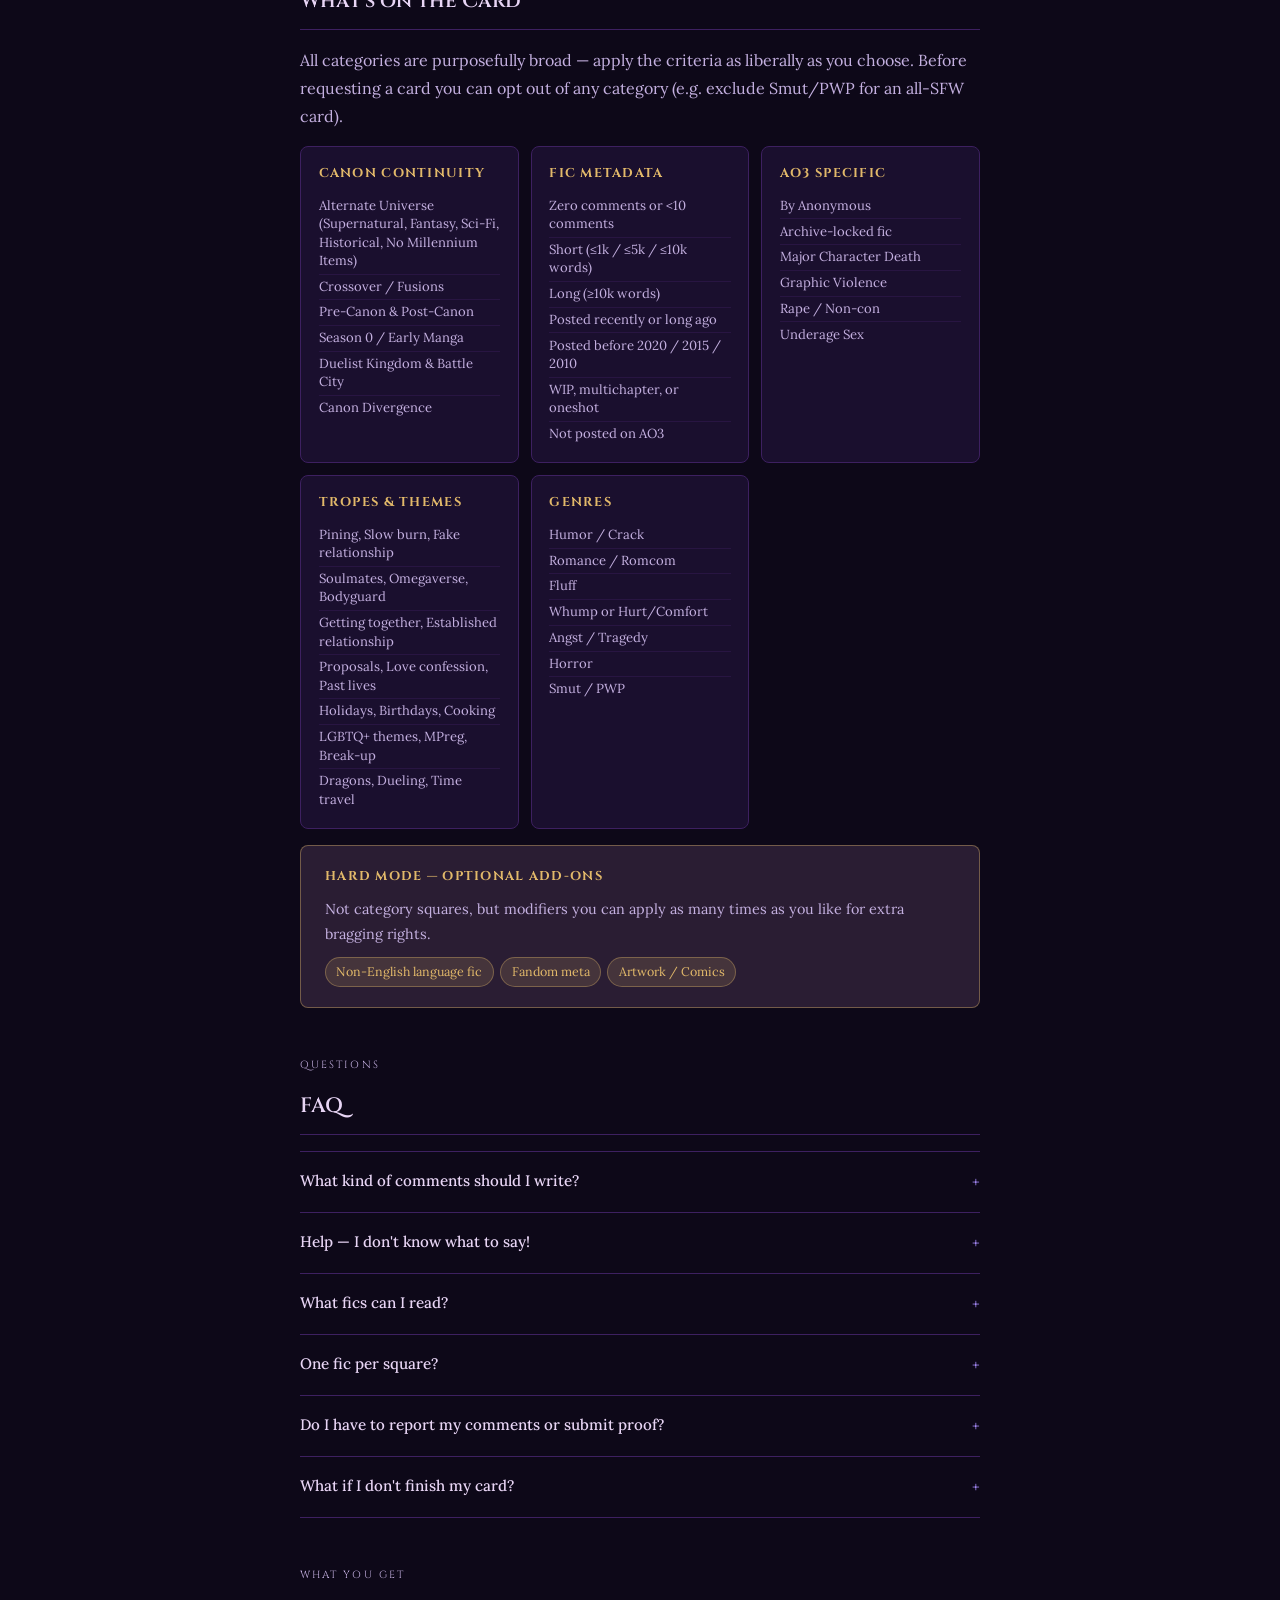
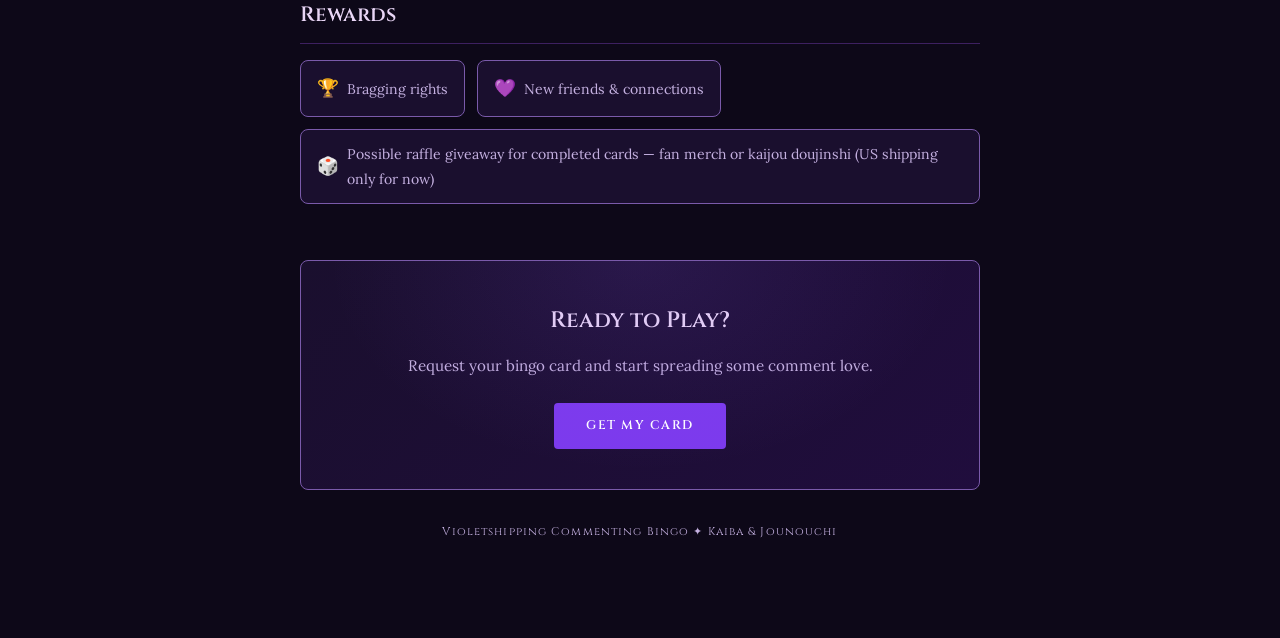
==== commit b942a0a6: "Update to about" ====
--- a/src/about.html
+++ b/src/about.html
@@ -71,17 +71,17 @@
           <tr>
             <td>Nano</td>
             <td>1 × 3</td>
-            <td>A compact banner format — no Free Space, just three squares to fill.</td>
+            <td>A compact banner format — no <span class="badge-free">Free Space ✦</span>, just three squares to fill.</td>
           </tr>
           <tr>
             <td>Mini</td>
             <td>3 × 3</td>
-            <td>The classic grid with a <span class="badge-free">Free</span> center square.</td>
+            <td>The classic grid with a <span class="badge-free">Free Space ✦</span> center square.</td>
           </tr>
           <tr>
             <td>Standard</td>
             <td>5 × 5</td>
-            <td>The full experience. <span class="badge-free">Free</span> center square. Needs 24 picks minimum.</td>
+            <td>The full experience. <span class="badge-free">Free Space ✦</span> center square. Needs 24 picks minimum.</td>
           </tr>
         </tbody>
       </table>
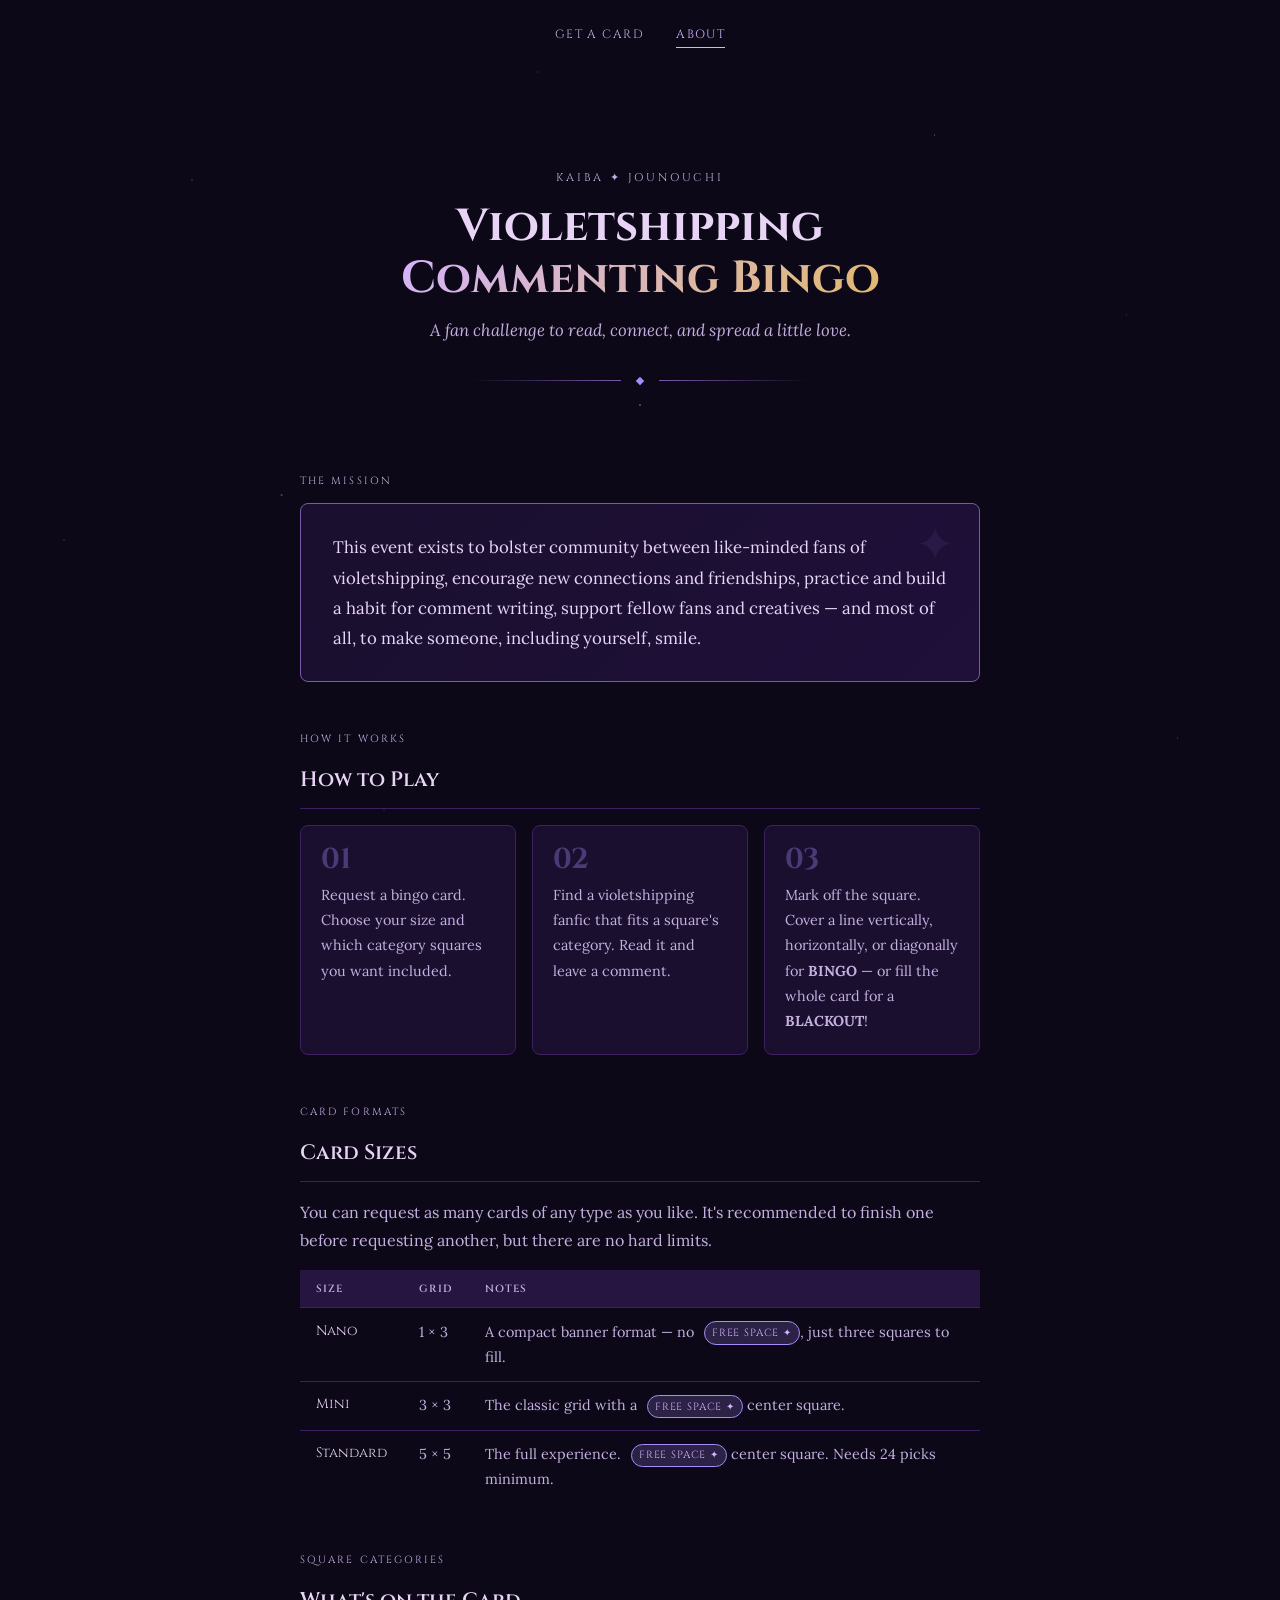
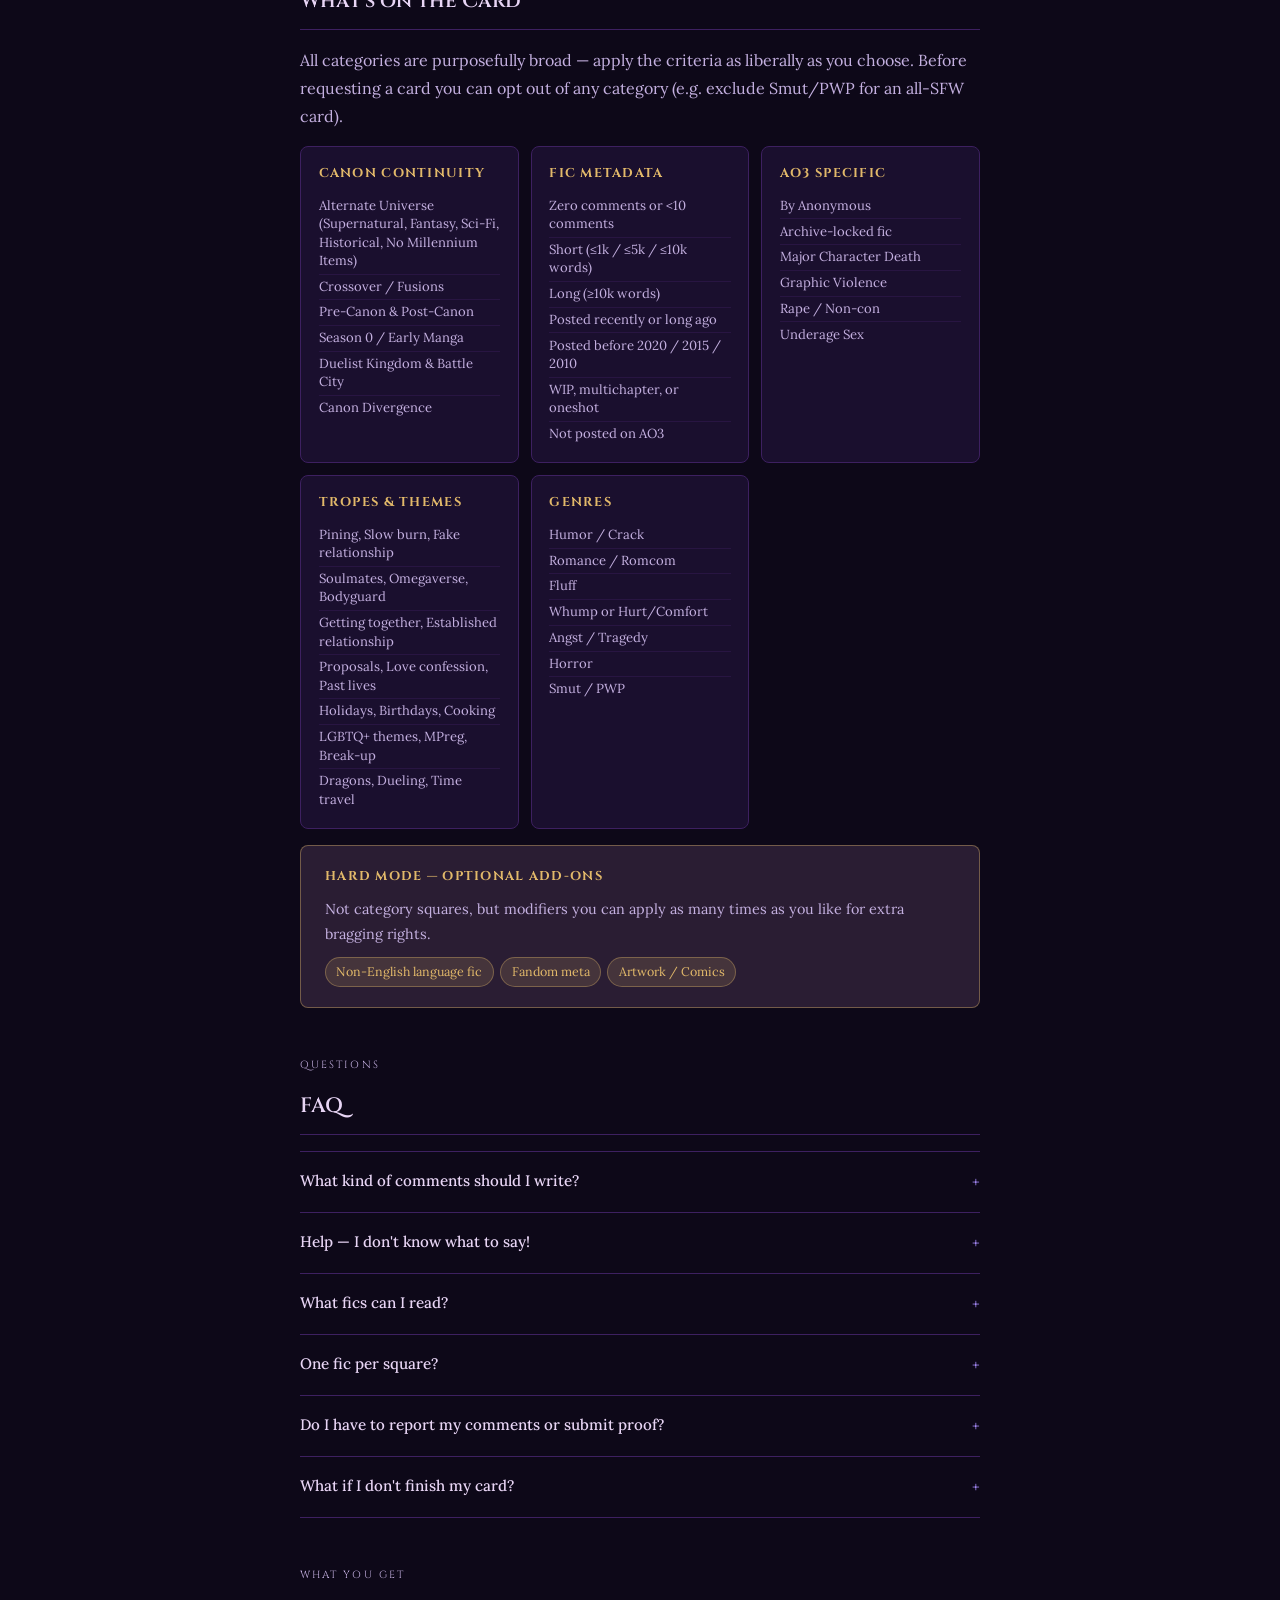
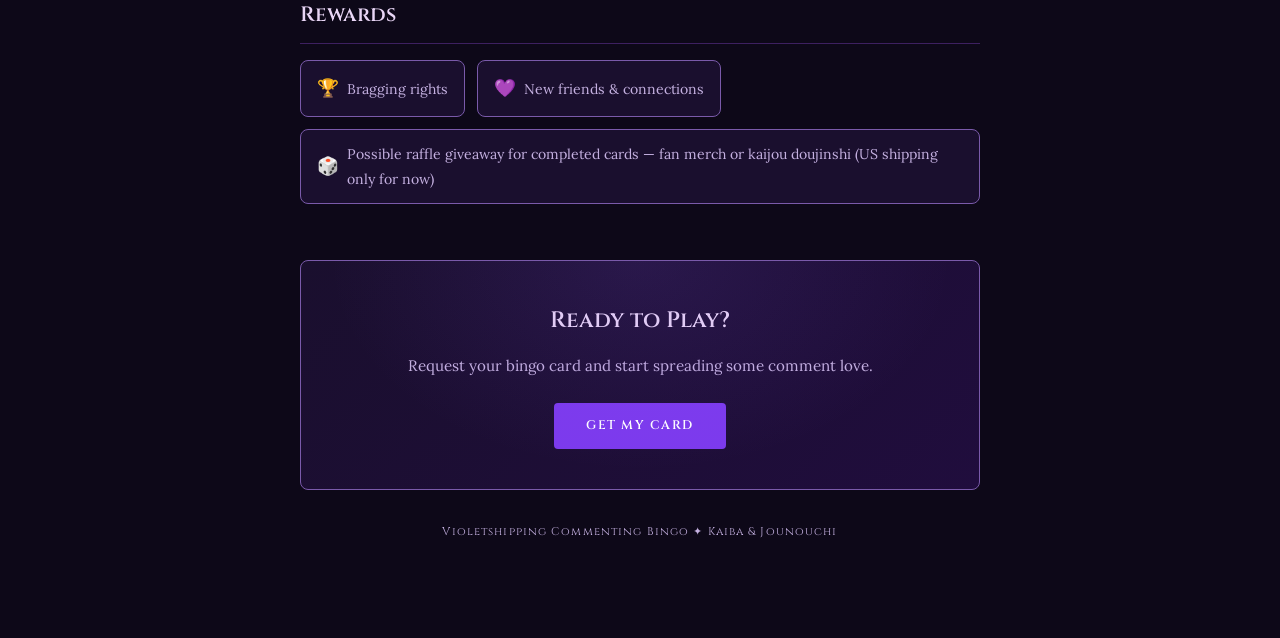
==== commit ed863cf9: "edits" ====
--- a/src/about.html
+++ b/src/about.html
@@ -30,7 +30,7 @@
     <section class="section">
       <p class="section-label">The Mission</p>
       <div class="purpose-card">
-        <p>This event exists to bolster community between like-minded fans of violetshipping, encourage new connections and friendships, practice and build a habit for comment writing, support fellow fans and creatives — and most of all, to make someone (and hopefully yourself) smile.</p>
+        <p>This event exists to bolster community between like-minded fans of violetshipping, encourage new connections and friendships, practice and build a habit for comment writing, support fellow fans and creatives — and most of all, to make someone, including yourself, smile.</p>
       </div>
     </section>
 
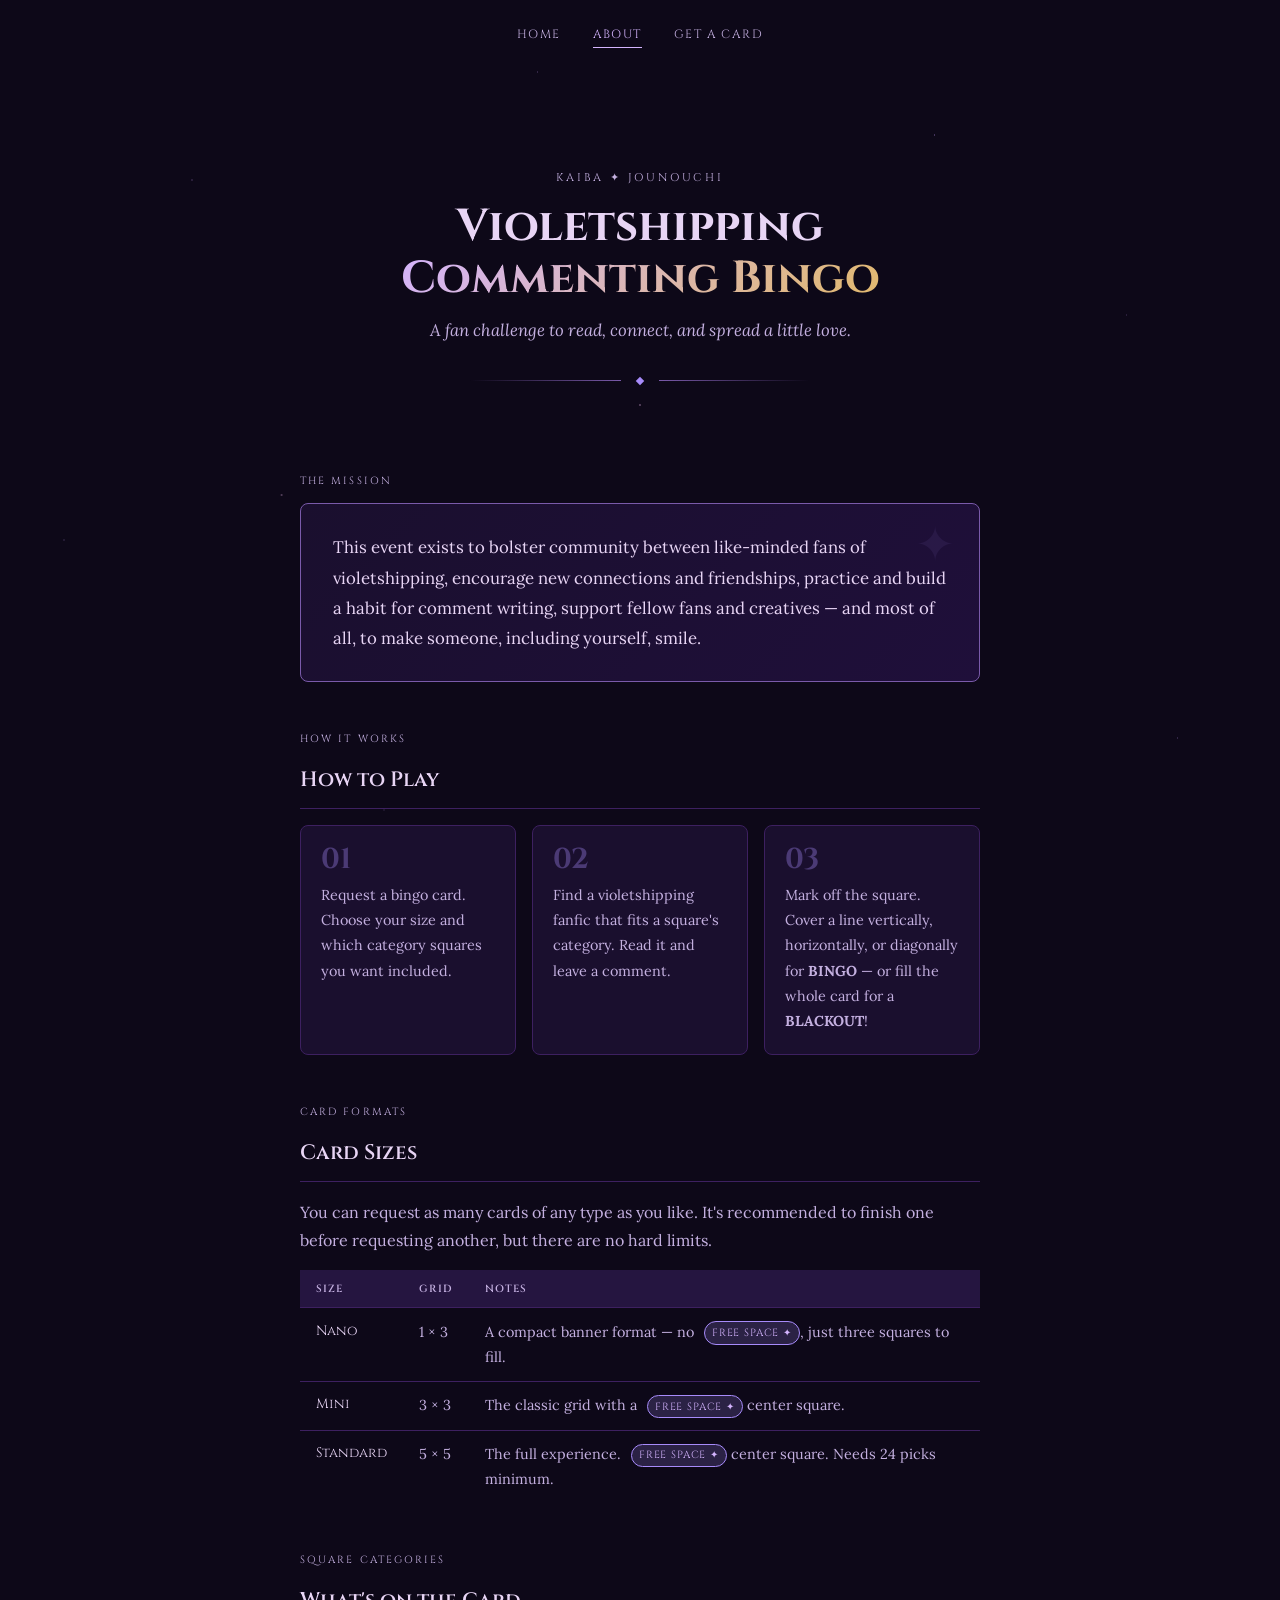
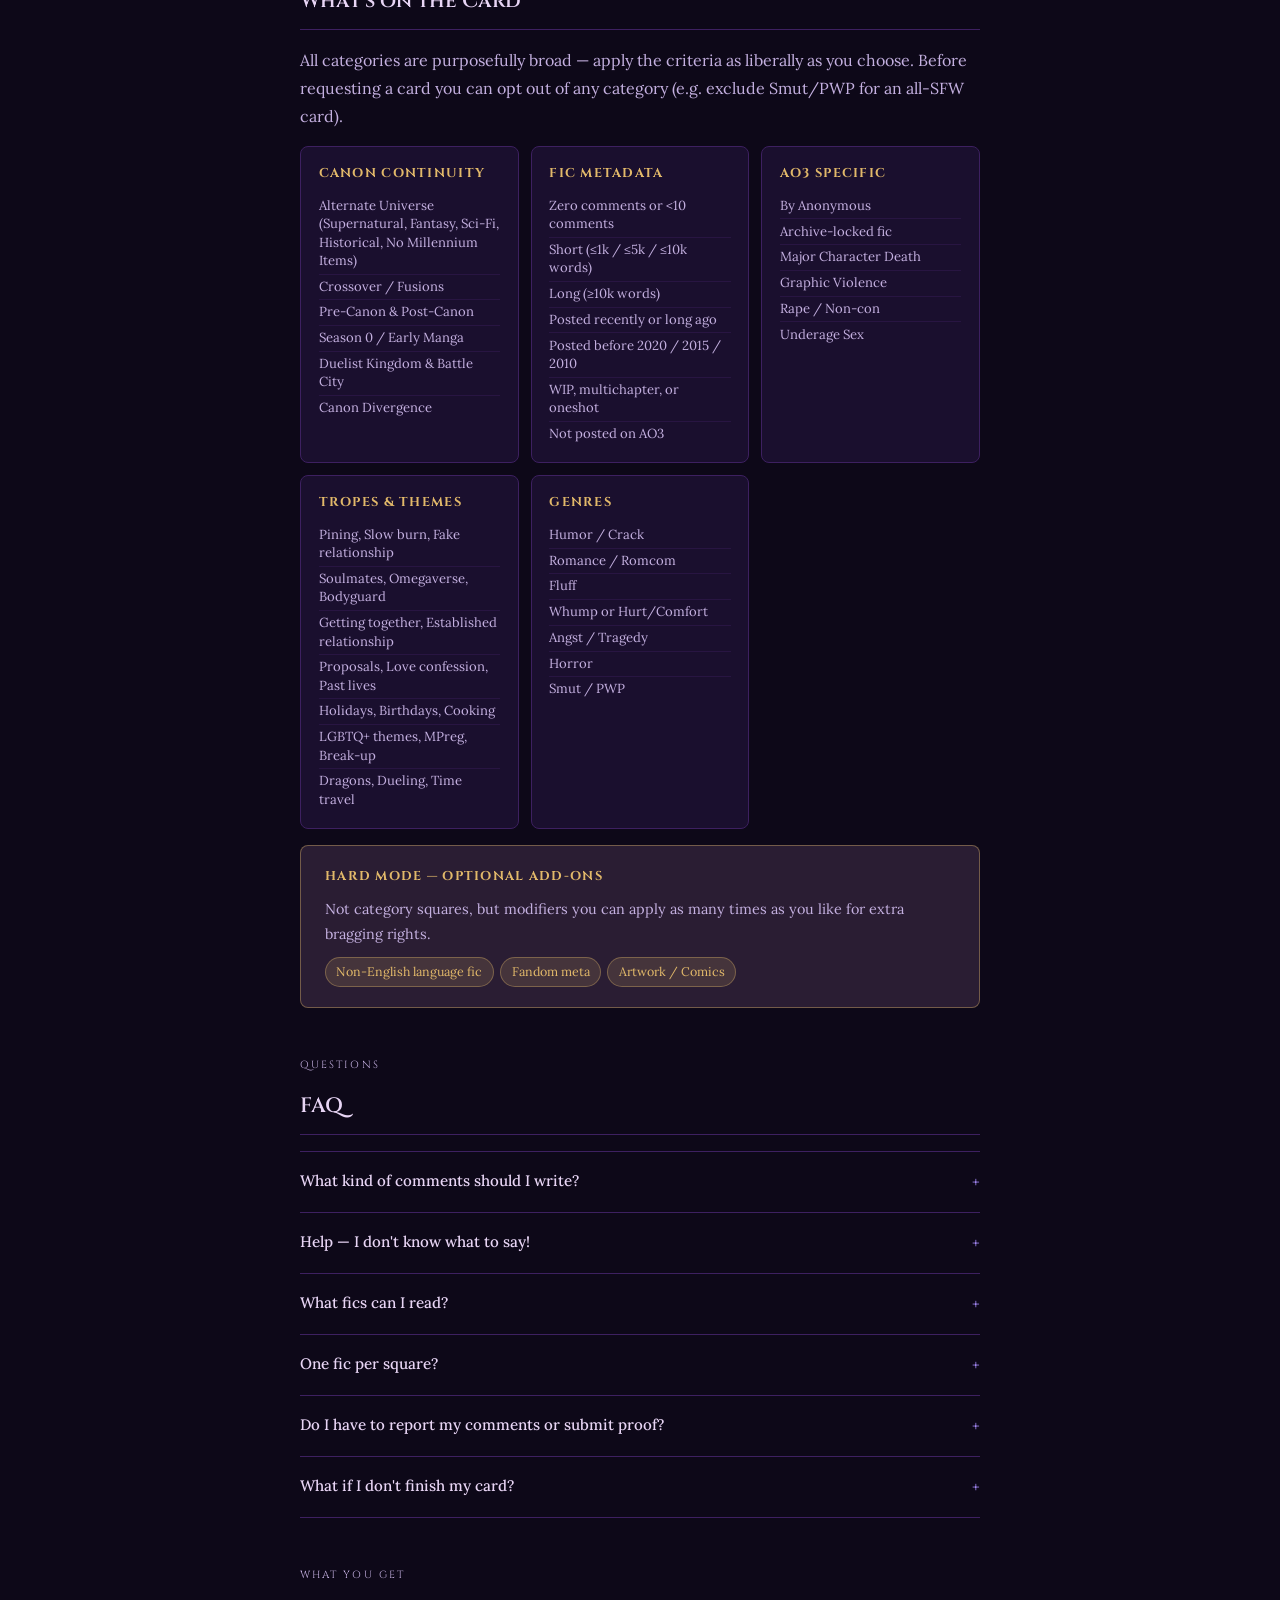
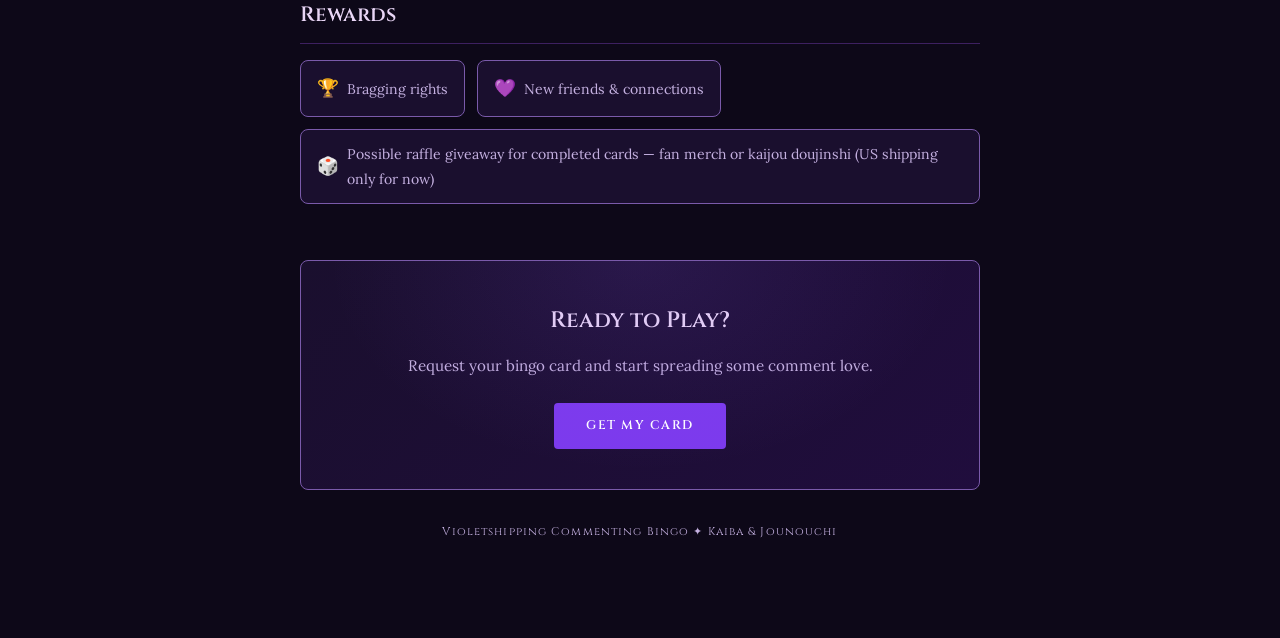
==== commit f89b0259: "nav links" ====
--- a/src/about.html
+++ b/src/about.html
@@ -14,8 +14,9 @@
   <div class="page">
 
     <nav class="site-nav">
+      <a href="https://alecto.neocities.org/">Home</a>
+      <a href="about.html" class="active">About</a>
       <a href="index.html">Get a Card</a>
-      <a href="about.html" class="active">About</a>
     </nav>
 
     <!-- Hero -->
